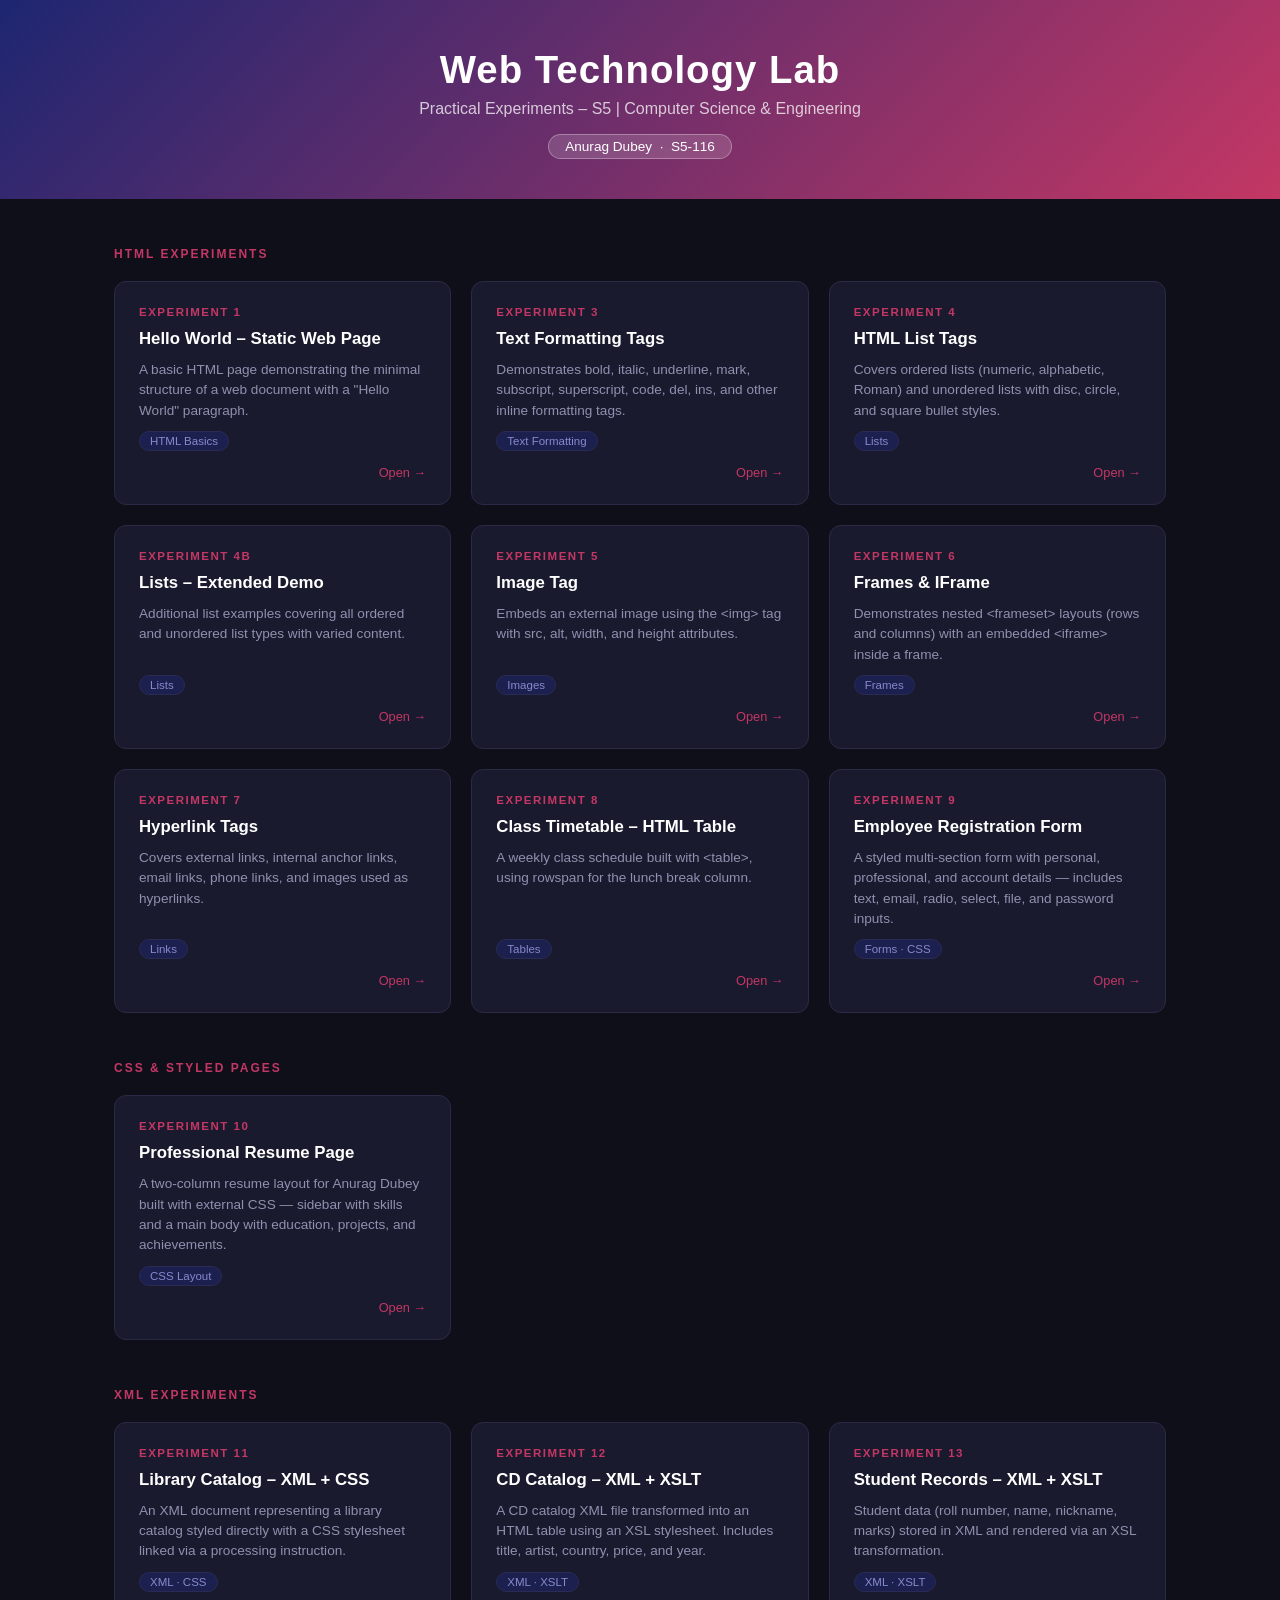
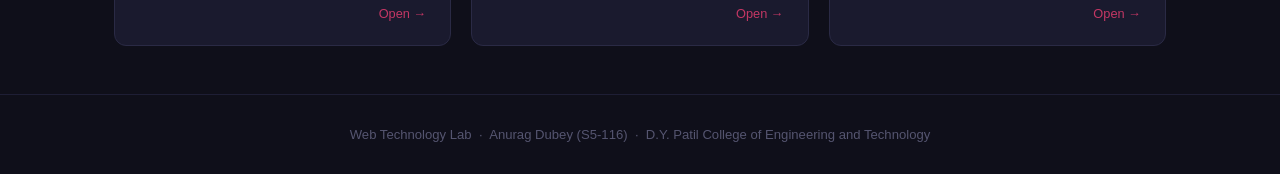
==== index.html @ 3fbdc6e3 "Add Web Technology Lab experiments with index page" ====
<!DOCTYPE html>
<html lang="en">
<head>
    <meta charset="UTF-8">
    <meta name="viewport" content="width=device-width, initial-scale=1.0">
    <title>Web Technology Lab – Anurag Dubey</title>
    <style>
        * {
            margin: 0;
            padding: 0;
            box-sizing: border-box;
        }

        body {
            font-family: 'Segoe UI', Tahoma, Geneva, Verdana, sans-serif;
            background: #0f0f1a;
            color: #e0e0e0;
            min-height: 100vh;
        }

        /* ── Header ── */
        header {
            background: linear-gradient(135deg, #1d2671, #c33764);
            padding: 48px 24px 40px;
            text-align: center;
        }

        header h1 {
            font-size: 2.4rem;
            font-weight: 700;
            color: #fff;
            letter-spacing: 1px;
        }

        header p {
            margin-top: 8px;
            font-size: 1rem;
            color: rgba(255,255,255,0.75);
        }

        header .badge {
            display: inline-block;
            margin-top: 16px;
            background: rgba(255,255,255,0.15);
            border: 1px solid rgba(255,255,255,0.3);
            color: #fff;
            padding: 4px 16px;
            border-radius: 20px;
            font-size: 0.85rem;
        }

        /* ── Main grid ── */
        main {
            max-width: 1100px;
            margin: 48px auto;
            padding: 0 24px;
        }

        .section-label {
            font-size: 0.75rem;
            font-weight: 700;
            letter-spacing: 2px;
            text-transform: uppercase;
            color: #c33764;
            margin-bottom: 20px;
        }

        .grid {
            display: grid;
            grid-template-columns: repeat(auto-fill, minmax(280px, 1fr));
            gap: 20px;
            margin-bottom: 48px;
        }

        /* ── Card ── */
        .card {
            background: #1a1a2e;
            border: 1px solid #2a2a45;
            border-radius: 12px;
            padding: 24px;
            text-decoration: none;
            color: inherit;
            display: flex;
            flex-direction: column;
            gap: 10px;
            transition: transform 0.2s, border-color 0.2s, box-shadow 0.2s;
            position: relative;
            overflow: hidden;
        }

        .card::before {
            content: '';
            position: absolute;
            top: 0; left: 0; right: 0;
            height: 3px;
            background: linear-gradient(90deg, #1d2671, #c33764);
            opacity: 0;
            transition: opacity 0.2s;
        }

        .card:hover {
            transform: translateY(-4px);
            border-color: #c33764;
            box-shadow: 0 12px 32px rgba(195, 55, 100, 0.2);
        }

        .card:hover::before {
            opacity: 1;
        }

        .card-number {
            font-size: 0.72rem;
            font-weight: 700;
            letter-spacing: 1.5px;
            text-transform: uppercase;
            color: #c33764;
        }

        .card-title {
            font-size: 1.05rem;
            font-weight: 600;
            color: #ffffff;
            line-height: 1.3;
        }

        .card-desc {
            font-size: 0.85rem;
            color: #9090b0;
            line-height: 1.5;
            flex: 1;
        }

        .card-tag {
            display: inline-block;
            background: rgba(29, 38, 113, 0.5);
            border: 1px solid #2a2a55;
            color: #8888cc;
            font-size: 0.72rem;
            padding: 3px 10px;
            border-radius: 12px;
            align-self: flex-start;
        }

        .card-arrow {
            font-size: 0.8rem;
            color: #c33764;
            align-self: flex-end;
            margin-top: 4px;
        }

        /* ── Footer ── */
        footer {
            text-align: center;
            padding: 32px 24px;
            color: #555570;
            font-size: 0.82rem;
            border-top: 1px solid #1e1e35;
        }
    </style>
</head>
<body>

<header>
    <h1>Web Technology Lab</h1>
    <p>Practical Experiments – S5 | Computer Science & Engineering</p>
    <span class="badge">Anurag Dubey &nbsp;·&nbsp; S5-116</span>
</header>

<main>

    <p class="section-label">HTML Experiments</p>
    <div class="grid">

        <a class="card" href="1exp.html">
            <span class="card-number">Experiment 1</span>
            <span class="card-title">Hello World – Static Web Page</span>
            <span class="card-desc">A basic HTML page demonstrating the minimal structure of a web document with a "Hello World" paragraph.</span>
            <span class="card-tag">HTML Basics</span>
            <span class="card-arrow">Open →</span>
        </a>

        <a class="card" href="text_formatting.html">
            <span class="card-number">Experiment 3</span>
            <span class="card-title">Text Formatting Tags</span>
            <span class="card-desc">Demonstrates bold, italic, underline, mark, subscript, superscript, code, del, ins, and other inline formatting tags.</span>
            <span class="card-tag">Text Formatting</span>
            <span class="card-arrow">Open →</span>
        </a>

        <a class="card" href="4exp.html">
            <span class="card-number">Experiment 4</span>
            <span class="card-title">HTML List Tags</span>
            <span class="card-desc">Covers ordered lists (numeric, alphabetic, Roman) and unordered lists with disc, circle, and square bullet styles.</span>
            <span class="card-tag">Lists</span>
            <span class="card-arrow">Open →</span>
        </a>

        <a class="card" href="list.html">
            <span class="card-number">Experiment 4b</span>
            <span class="card-title">Lists – Extended Demo</span>
            <span class="card-desc">Additional list examples covering all ordered and unordered list types with varied content.</span>
            <span class="card-tag">Lists</span>
            <span class="card-arrow">Open →</span>
        </a>

        <a class="card" href="5exp.html">
            <span class="card-number">Experiment 5</span>
            <span class="card-title">Image Tag</span>
            <span class="card-desc">Embeds an external image using the &lt;img&gt; tag with src, alt, width, and height attributes.</span>
            <span class="card-tag">Images</span>
            <span class="card-arrow">Open →</span>
        </a>

        <a class="card" href="6exp.html">
            <span class="card-number">Experiment 6</span>
            <span class="card-title">Frames &amp; IFrame</span>
            <span class="card-desc">Demonstrates nested &lt;frameset&gt; layouts (rows and columns) with an embedded &lt;iframe&gt; inside a frame.</span>
            <span class="card-tag">Frames</span>
            <span class="card-arrow">Open →</span>
        </a>

        <a class="card" href="7exp.html">
            <span class="card-number">Experiment 7</span>
            <span class="card-title">Hyperlink Tags</span>
            <span class="card-desc">Covers external links, internal anchor links, email links, phone links, and images used as hyperlinks.</span>
            <span class="card-tag">Links</span>
            <span class="card-arrow">Open →</span>
        </a>

        <a class="card" href="8exp.html">
            <span class="card-number">Experiment 8</span>
            <span class="card-title">Class Timetable – HTML Table</span>
            <span class="card-desc">A weekly class schedule built with &lt;table&gt;, using rowspan for the lunch break column.</span>
            <span class="card-tag">Tables</span>
            <span class="card-arrow">Open →</span>
        </a>

        <a class="card" href="9exp.html">
            <span class="card-number">Experiment 9</span>
            <span class="card-title">Employee Registration Form</span>
            <span class="card-desc">A styled multi-section form with personal, professional, and account details — includes text, email, radio, select, file, and password inputs.</span>
            <span class="card-tag">Forms · CSS</span>
            <span class="card-arrow">Open →</span>
        </a>

    </div>

    <p class="section-label">CSS &amp; Styled Pages</p>
    <div class="grid">

        <a class="card" href="10exp/index.html">
            <span class="card-number">Experiment 10</span>
            <span class="card-title">Professional Resume Page</span>
            <span class="card-desc">A two-column resume layout for Anurag Dubey built with external CSS — sidebar with skills and a main body with education, projects, and achievements.</span>
            <span class="card-tag">CSS Layout</span>
            <span class="card-arrow">Open →</span>
        </a>

    </div>

    <p class="section-label">XML Experiments</p>
    <div class="grid">

        <a class="card" href="11exp/library.xml">
            <span class="card-number">Experiment 11</span>
            <span class="card-title">Library Catalog – XML + CSS</span>
            <span class="card-desc">An XML document representing a library catalog styled directly with a CSS stylesheet linked via a processing instruction.</span>
            <span class="card-tag">XML · CSS</span>
            <span class="card-arrow">Open →</span>
        </a>

        <a class="card" href="12exp/cdcatlog.xml">
            <span class="card-number">Experiment 12</span>
            <span class="card-title">CD Catalog – XML + XSLT</span>
            <span class="card-desc">A CD catalog XML file transformed into an HTML table using an XSL stylesheet. Includes title, artist, country, price, and year.</span>
            <span class="card-tag">XML · XSLT</span>
            <span class="card-arrow">Open →</span>
        </a>

        <a class="card" href="13exp/student.xml">
            <span class="card-number">Experiment 13</span>
            <span class="card-title">Student Records – XML + XSLT</span>
            <span class="card-desc">Student data (roll number, name, nickname, marks) stored in XML and rendered via an XSL transformation.</span>
            <span class="card-tag">XML · XSLT</span>
            <span class="card-arrow">Open →</span>
        </a>

    </div>

</main>

<footer>
    Web Technology Lab &nbsp;·&nbsp; Anurag Dubey (S5-116) &nbsp;·&nbsp; D.Y. Patil College of Engineering and Technology
</footer>

</body>
</html>
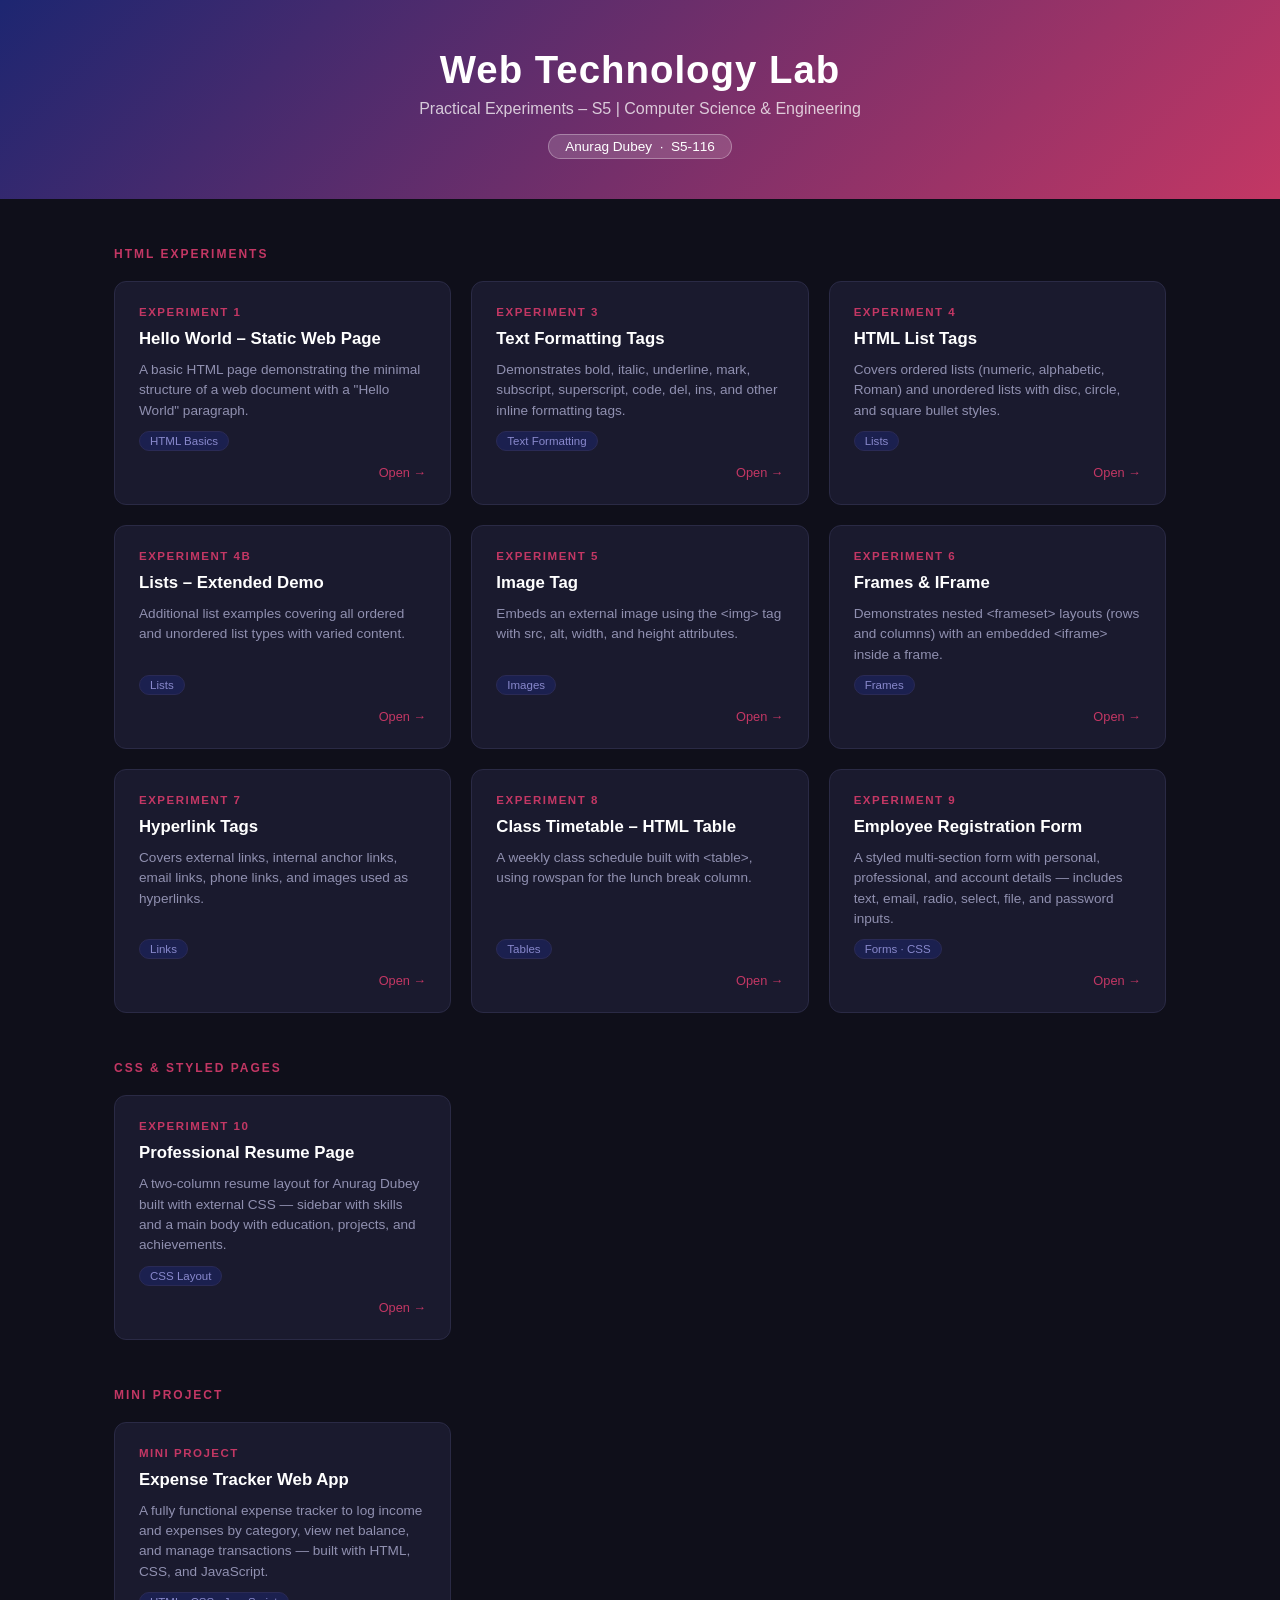
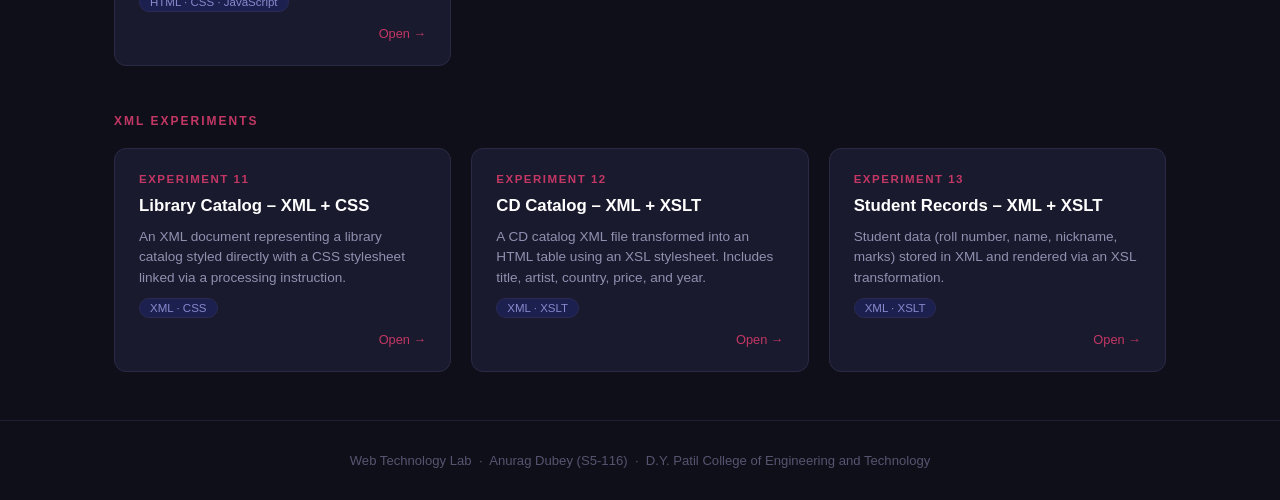
==== commit ea860d8f: "Add Expense Tracker mini project with nav link in index" ====
--- a/index.html
+++ b/index.html
@@ -258,6 +258,19 @@
 
     </div>
 
+    <p class="section-label">Mini Project</p>
+    <div class="grid">
+
+        <a class="card" href="expense-tracker.html">
+            <span class="card-number">Mini Project</span>
+            <span class="card-title">Expense Tracker Web App</span>
+            <span class="card-desc">A fully functional expense tracker to log income and expenses by category, view net balance, and manage transactions — built with HTML, CSS, and JavaScript.</span>
+            <span class="card-tag">HTML · CSS · JavaScript</span>
+            <span class="card-arrow">Open →</span>
+        </a>
+
+    </div>
+
     <p class="section-label">XML Experiments</p>
     <div class="grid">
 
